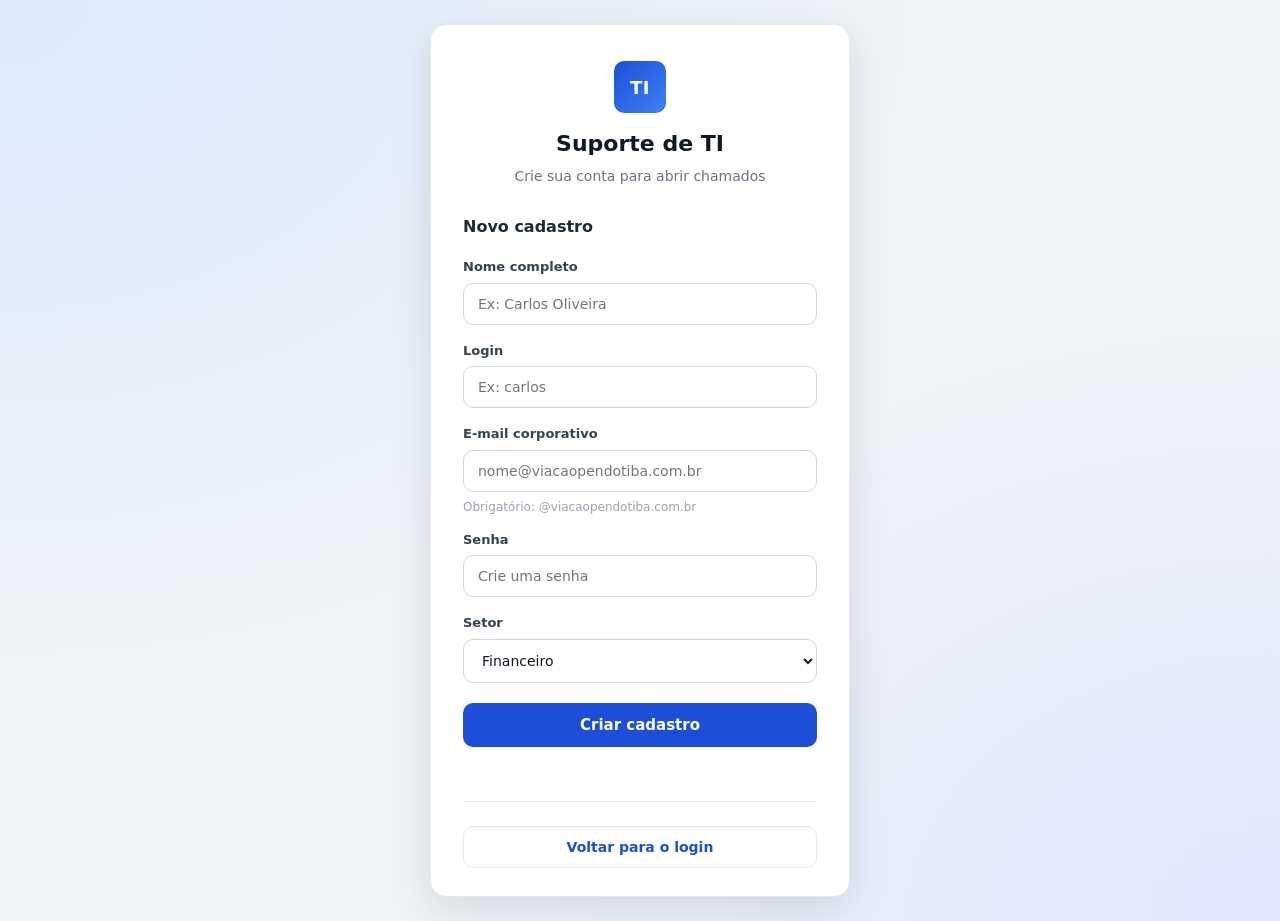
==== frontend/cadastro.html @ 9a2ad1ef "Projeto" ====
<!DOCTYPE html>
<html lang="pt-BR">

<head>
    <meta charset="UTF-8">
    <meta name="viewport" content="width=device-width, initial-scale=1.0">
    <title>Cadastro | Suporte TI</title>
    <link rel="stylesheet" href="style.css">
</head>

<body class="auth-page">

    <div class="auth-card">

        <div class="auth-brand">
            <div class="logo-icon">TI</div>
            <h1>Suporte de TI</h1>
            <p>Crie sua conta para abrir chamados</p>
        </div>

        <h2>Novo cadastro</h2>

        <label for="nome">Nome completo</label>
        <input type="text" id="nome" placeholder="Ex: Carlos Oliveira" autocomplete="name">

        <label for="login">Login</label>
        <input type="text" id="login" placeholder="Ex: carlos" autocomplete="username">

        <label for="email">E-mail corporativo</label>
        <input type="email" id="email" placeholder="nome@viacaopendotiba.com.br" autocomplete="email">
        <span class="hint">Obrigatório: @viacaopendotiba.com.br</span>

        <label for="senha">Senha</label>
        <input type="password" id="senha" placeholder="Crie uma senha" autocomplete="new-password">

        <label for="setor">Setor</label>
        <select id="setor">
            <option value="1">Financeiro</option>
            <option value="3">Recursos Humanos</option>
            <option value="4">Operacional</option>
            <option value="5">Compras</option>
            <option value="6">Administração</option>
        </select>

        <button type="button" class="btn-main" onclick="cadastrar()">Criar cadastro</button>

        <p id="mensagem"></p>

        <hr class="auth-divider">

        <button type="button" class="btn-ghost" onclick="window.location.href='login.html'">
            Voltar para o login
        </button>

    </div>

    <script src="cadastro.js"></script>

</body>
</html>
---- frontend/style.css ----
/* =========================================================
   SUPORTE TI — Design system
   Viação Pendotiba
========================================================= */

:root {
    --blue-600: #1d4ed8;
    --blue-700: #1e40af;
    --blue-50: #eff6ff;
    --blue-100: #dbeafe;
    --gray-50: #f9fafb;
    --gray-100: #f3f4f6;
    --gray-200: #e5e7eb;
    --gray-300: #d1d5db;
    --gray-400: #9ca3af;
    --gray-500: #6b7280;
    --gray-700: #374151;
    --gray-800: #1f2937;
    --gray-900: #111827;
    --red-600: #dc2626;
    --green-600: #16a34a;
    --radius: 12px;
    --shadow: 0 4px 20px rgba(15, 23, 42, 0.06);
    --shadow-lg: 0 12px 40px rgba(15, 23, 42, 0.12);
    --font: "Segoe UI", system-ui, -apple-system, Arial, sans-serif;
}

* {
    margin: 0;
    padding: 0;
    box-sizing: border-box;
}

body {
    font-family: var(--font);
    background: #f0f4f8;
    color: var(--gray-900);
    min-height: 100vh;
    line-height: 1.5;
}

/* =========================
   AUTH (login / cadastro)
========================= */

body.auth-page {
    display: flex;
    align-items: center;
    justify-content: center;
    padding: 24px;
    background:
        radial-gradient(ellipse at top left, #dbeafe 0%, transparent 50%),
        radial-gradient(ellipse at bottom right, #e0e7ff 0%, transparent 45%),
        #f0f4f8;
}

.auth-card {
    width: 100%;
    max-width: 420px;
    background: #fff;
    border: 1px solid var(--gray-200);
    border-radius: 16px;
    box-shadow: var(--shadow-lg);
    padding: 36px 32px 28px;
}

.auth-brand {
    text-align: center;
    margin-bottom: 28px;
}

.auth-brand .logo-icon {
    margin: 0 auto 14px;
    width: 52px;
    height: 52px;
    font-size: 18px;
}

.auth-brand h1 {
    font-size: 22px;
    color: var(--gray-900);
    font-weight: 700;
}

.auth-brand p {
    margin-top: 6px;
    font-size: 14px;
    color: var(--gray-500);
}

.auth-card h2 {
    font-size: 16px;
    font-weight: 600;
    color: var(--gray-800);
    margin-bottom: 18px;
}

.auth-card label {
    display: block;
    font-size: 13px;
    font-weight: 600;
    color: var(--gray-700);
    margin-bottom: 6px;
}

.auth-card input,
.auth-card select {
    width: 100%;
    padding: 12px 14px;
    margin-bottom: 16px;
    border: 1px solid var(--gray-300);
    border-radius: 10px;
    font-size: 14px;
    font-family: inherit;
    color: var(--gray-900);
    background: #fff;
    outline: none;
    transition: border-color 0.15s, box-shadow 0.15s;
}

.auth-card input:focus,
.auth-card select:focus {
    border-color: var(--blue-600);
    box-shadow: 0 0 0 3px rgba(29, 78, 216, 0.12);
}

.auth-card .hint {
    display: block;
    margin: -10px 0 14px;
    font-size: 12px;
    color: var(--gray-400);
}

.auth-card .btn-primary,
.auth-card button[type="submit"],
.auth-card button.btn-main {
    width: 100%;
    padding: 13px;
    margin-top: 4px;
    background: var(--blue-600);
    color: #fff;
    border: none;
    border-radius: 10px;
    font-size: 15px;
    font-weight: 600;
    cursor: pointer;
    transition: background 0.15s, transform 0.1s;
}

.auth-card .btn-primary:hover,
.auth-card button[type="submit"]:hover,
.auth-card button.btn-main:hover {
    background: var(--blue-700);
}

.auth-card .btn-ghost {
    width: 100%;
    padding: 12px;
    margin-top: 8px;
    background: transparent;
    color: var(--blue-600);
    border: 1px solid var(--gray-200);
    border-radius: 10px;
    font-size: 14px;
    font-weight: 600;
    cursor: pointer;
    transition: background 0.15s;
}

.auth-card .btn-ghost:hover {
    background: var(--blue-50);
}

.auth-divider {
    border: none;
    border-top: 1px solid var(--gray-200);
    margin: 22px 0 16px;
}

.auth-footer-text {
    text-align: center;
    font-size: 13px;
    color: var(--gray-500);
    margin-bottom: 8px;
}

#mensagem {
    min-height: 20px;
    margin-top: 12px;
    font-size: 13px;
    color: var(--red-600);
    text-align: center;
}

/* Compat: .container antigo vira auth-card */
.container {
    width: 100%;
    max-width: 420px;
    background: #fff;
    border: 1px solid var(--gray-200);
    border-radius: 16px;
    box-shadow: var(--shadow-lg);
    padding: 36px 32px 28px;
}

.container h1 {
    text-align: center;
    font-size: 22px;
    margin-bottom: 6px;
}

.container > p {
    text-align: center;
    color: var(--gray-500);
    font-size: 14px;
    margin-bottom: 20px;
}

.container h2 {
    font-size: 16px;
    margin-bottom: 16px;
}

.container label {
    display: block;
    font-size: 13px;
    font-weight: 600;
    margin-bottom: 6px;
    color: var(--gray-700);
}

.container input,
.container select {
    width: 100%;
    padding: 12px 14px;
    margin-bottom: 14px;
    border: 1px solid var(--gray-300);
    border-radius: 10px;
    font-size: 14px;
    font-family: inherit;
    outline: none;
}

.container input:focus,
.container select:focus {
    border-color: var(--blue-600);
    box-shadow: 0 0 0 3px rgba(29, 78, 216, 0.12);
}

.container button {
    width: 100%;
    padding: 12px;
    margin-top: 4px;
    border: none;
    border-radius: 10px;
    font-size: 14px;
    font-weight: 600;
    cursor: pointer;
    background: var(--blue-600);
    color: #fff;
}

.container button:hover {
    background: var(--blue-700);
}

.container hr {
    border: none;
    border-top: 1px solid var(--gray-200);
    margin: 20px 0 14px;
}

/* =========================
   TOPBAR (páginas internas)
========================= */

.topbar {
    height: 68px;
    background: #fff;
    border-bottom: 1px solid var(--gray-200);
    display: flex;
    align-items: center;
    justify-content: space-between;
    padding: 0 28px;
    position: sticky;
    top: 0;
    z-index: 50;
    box-shadow: 0 1px 0 rgba(15, 23, 42, 0.04);
}

.logo {
    display: flex;
    align-items: center;
    gap: 12px;
}

.logo-icon {
    width: 42px;
    height: 42px;
    background: linear-gradient(135deg, var(--blue-600), #3b82f6);
    color: #fff;
    border-radius: 10px;
    display: flex;
    align-items: center;
    justify-content: center;
    font-weight: 700;
    font-size: 14px;
    letter-spacing: 0.5px;
}

.logo h1 {
    font-size: 17px;
    color: var(--gray-900);
    font-weight: 700;
}

.logo span {
    font-size: 12px;
    color: var(--gray-500);
}

.usuario {
    display: flex;
    align-items: center;
    gap: 10px;
}

.usuario strong {
    display: block;
    font-size: 13px;
    color: var(--gray-800);
}

.usuario span {
    display: block;
    font-size: 11px;
    color: var(--gray-500);
}

.avatar {
    width: 38px;
    height: 38px;
    border-radius: 50%;
    background: var(--blue-100);
    color: var(--blue-600);
    display: flex;
    align-items: center;
    justify-content: center;
    font-weight: 700;
    font-size: 14px;
}

.btn-sair {
    margin-left: 8px;
    padding: 8px 14px;
    border: 1px solid var(--gray-200);
    background: #fff;
    color: var(--gray-700);
    border-radius: 8px;
    font-size: 13px;
    font-weight: 600;
    cursor: pointer;
    transition: background 0.15s, border-color 0.15s;
}

.btn-sair:hover {
    background: var(--gray-50);
    border-color: var(--gray-300);
}

/* =========================
   MAIN / PÁGINA
========================= */

.main {
    max-width: 920px;
    margin: 0 auto;
    padding: 36px 24px 40px;
}

.page-title {
    margin-bottom: 24px;
}

.breadcrumb {
    font-size: 12px;
    color: var(--gray-400);
    text-transform: uppercase;
    letter-spacing: 0.04em;
}

.page-title h2 {
    margin-top: 6px;
    font-size: 26px;
    font-weight: 700;
    color: var(--gray-900);
}

.page-title p {
    margin-top: 6px;
    color: var(--gray-500);
    font-size: 14px;
}

/* =========================
   CARD
========================= */

.card {
    background: #fff;
    border: 1px solid var(--gray-200);
    border-radius: var(--radius);
    box-shadow: var(--shadow);
    overflow: hidden;
}

.card-header {
    padding: 22px 28px;
    border-bottom: 1px solid var(--gray-200);
    display: flex;
    align-items: center;
    justify-content: space-between;
    gap: 16px;
    background: linear-gradient(180deg, #fafbfc 0%, #fff 100%);
}

.card-header h3 {
    font-size: 16px;
    color: var(--gray-900);
}

.card-header p {
    margin-top: 4px;
    font-size: 13px;
    color: var(--gray-500);
}

.status-badge {
    background: var(--blue-50);
    color: var(--blue-600);
    padding: 6px 12px;
    border-radius: 999px;
    font-size: 11px;
    font-weight: 700;
    letter-spacing: 0.03em;
    white-space: nowrap;
}

/* =========================
   FORMULÁRIO
========================= */

.form {
    padding: 28px;
}

.form-group {
    margin-bottom: 20px;
}

.form-group label {
    display: block;
    margin-bottom: 7px;
    font-size: 13px;
    font-weight: 600;
    color: var(--gray-700);
}

.form-group label span {
    color: var(--red-600);
}

.form-group input,
.form-group textarea,
.form-group select {
    width: 100%;
    padding: 12px 14px;
    border: 1px solid var(--gray-300);
    border-radius: 10px;
    font-size: 14px;
    font-family: inherit;
    color: var(--gray-900);
    background: #fff;
    outline: none;
    transition: border-color 0.15s, box-shadow 0.15s;
}

.form-group input:focus,
.form-group textarea:focus,
.form-group select:focus {
    border-color: var(--blue-600);
    box-shadow: 0 0 0 3px rgba(29, 78, 216, 0.12);
}

.form-group textarea {
    resize: vertical;
    min-height: 110px;
}

.form-group small {
    display: block;
    margin-top: 6px;
    font-size: 12px;
    color: var(--gray-400);
}

.form-row {
    display: grid;
    grid-template-columns: 1fr 1fr;
    gap: 18px;
}

.info-box {
    display: flex;
    gap: 12px;
    padding: 14px 16px;
    margin-top: 4px;
    background: var(--blue-50);
    border: 1px solid var(--blue-100);
    border-radius: 10px;
}

.info-icon {
    width: 24px;
    height: 24px;
    flex-shrink: 0;
    border-radius: 50%;
    background: var(--blue-100);
    color: var(--blue-600);
    display: flex;
    align-items: center;
    justify-content: center;
    font-weight: 700;
    font-size: 12px;
}

.info-box strong {
    font-size: 13px;
    color: var(--gray-800);
}

.info-box p {
    margin-top: 3px;
    font-size: 12px;
    line-height: 1.5;
    color: var(--gray-500);
}

.form-actions {
    display: flex;
    justify-content: flex-end;
    flex-wrap: wrap;
    gap: 10px;
    margin-top: 28px;
    padding-top: 22px;
    border-top: 1px solid var(--gray-200);
}

button {
    border: none;
    border-radius: 10px;
    padding: 11px 20px;
    font-size: 14px;
    font-weight: 600;
    font-family: inherit;
    cursor: pointer;
    transition: 0.15s;
}

.btn-secondary {
    background: #fff;
    border: 1px solid var(--gray-300);
    color: var(--gray-700);
}

.btn-secondary:hover {
    background: var(--gray-50);
}

.btn-primary {
    background: var(--blue-600);
    color: #fff;
    min-width: 150px;
}

.btn-primary:hover {
    background: var(--blue-700);
    transform: translateY(-1px);
}

.help-text {
    display: flex;
    align-items: center;
    gap: 8px;
    margin-top: 18px;
    font-size: 13px;
    color: var(--gray-500);
}

footer {
    text-align: center;
    padding: 24px;
    color: var(--gray-400);
    font-size: 12px;
}

footer span {
    margin: 0 6px;
}

/* =========================
   RESPONSIVO
========================= */

@media (max-width: 700px) {
    .topbar {
        padding: 0 16px;
        height: 60px;
    }

    .logo h1 {
        font-size: 15px;
    }

    .logo span {
        display: none;
    }

    .usuario strong,
    .usuario span {
        display: none;
    }

    .main {
        padding: 24px 14px 32px;
    }

    .page-title h2 {
        font-size: 22px;
    }

    .form {
        padding: 20px 16px;
    }

    .card-header {
        flex-direction: column;
        align-items: flex-start;
        padding: 18px 16px;
    }

    .form-row {
        grid-template-columns: 1fr;
        gap: 0;
    }

    .form-actions {
        flex-direction: column-reverse;
    }

    .form-actions .btn-primary,
    .form-actions .btn-secondary {
        width: 100%;
    }

    .auth-card,
    .container {
        padding: 28px 20px 24px;
    }
}
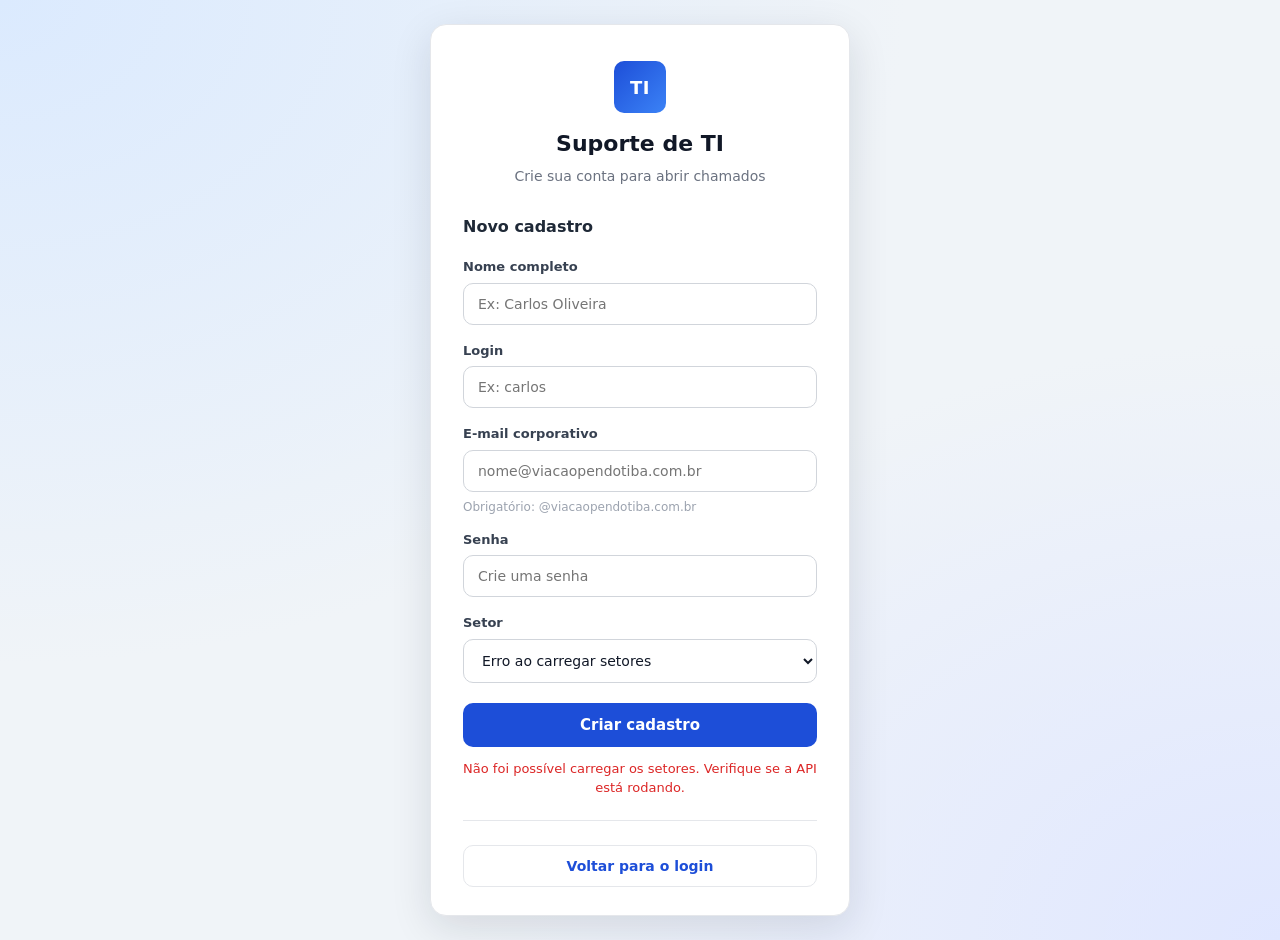
==== commit f80e2e44: "novabranch" ====
--- a/frontend/cadastro.html
+++ b/frontend/cadastro.html
@@ -35,11 +35,7 @@
 
         <label for="setor">Setor</label>
         <select id="setor">
-            <option value="1">Financeiro</option>
-            <option value="3">Recursos Humanos</option>
-            <option value="4">Operacional</option>
-            <option value="5">Compras</option>
-            <option value="6">Administração</option>
+            <option value="">Carregando setores...</option>
         </select>
 
         <button type="button" class="btn-main" onclick="cadastrar()">Criar cadastro</button>
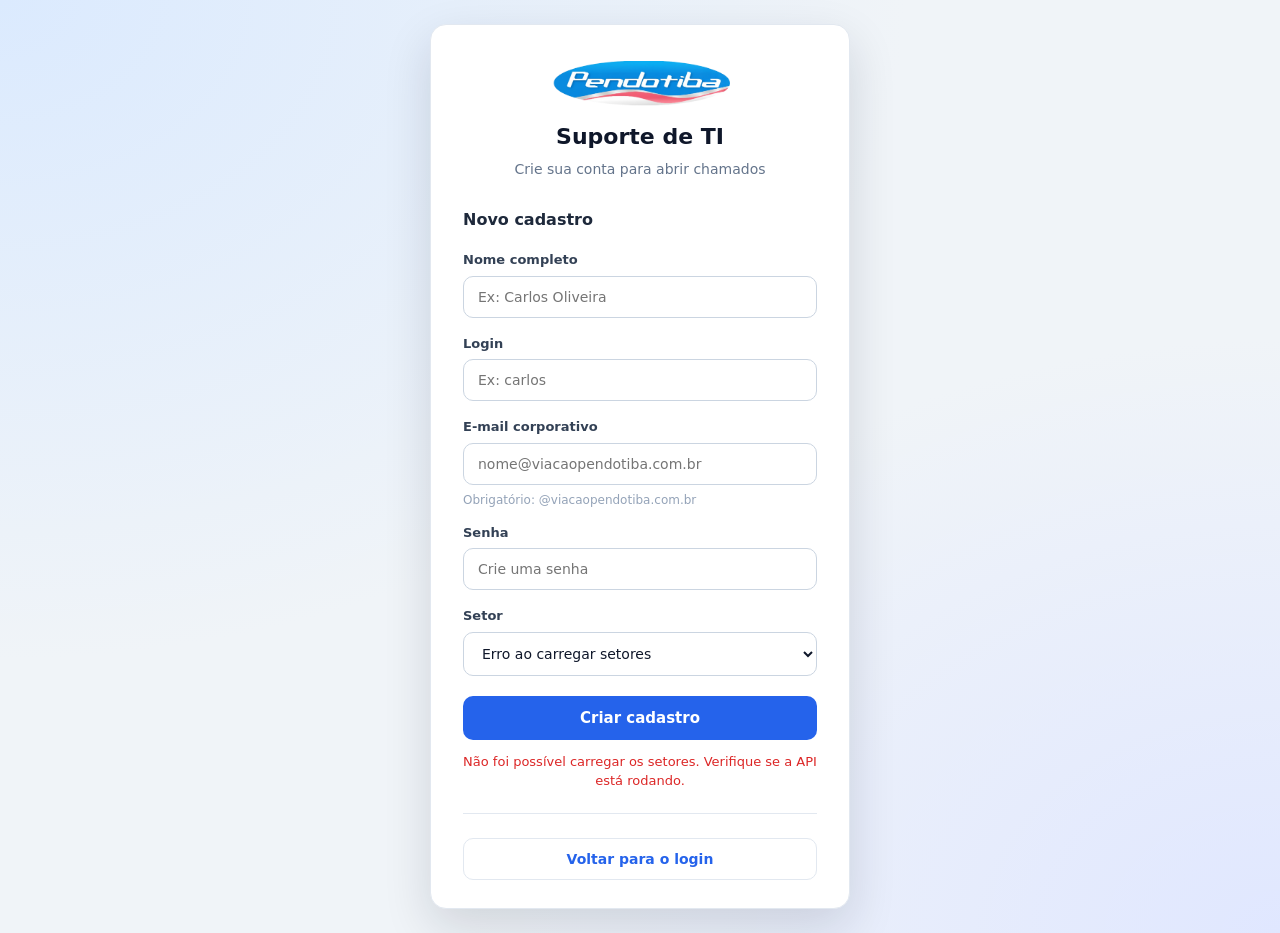
==== commit 62030db5: "Desenvolvimento final" ====
--- a/frontend/cadastro.html
+++ b/frontend/cadastro.html
@@ -13,7 +13,7 @@
     <div class="auth-card">
 
         <div class="auth-brand">
-            <div class="logo-icon">TI</div>
+            <img src="LOGOTIPO.png" alt="Logo Viação Pendotiba" class="brand-logo">
             <h1>Suporte de TI</h1>
             <p>Crie sua conta para abrir chamados</p>
         </div>
--- a/frontend/style.css
+++ b/frontend/style.css
@@ -4,24 +4,24 @@
 ========================================================= */
 
 :root {
-    --blue-600: #1d4ed8;
-    --blue-700: #1e40af;
+    --blue-600: #2563eb;
+    --blue-700: #1d4ed8;
     --blue-50: #eff6ff;
     --blue-100: #dbeafe;
-    --gray-50: #f9fafb;
-    --gray-100: #f3f4f6;
-    --gray-200: #e5e7eb;
-    --gray-300: #d1d5db;
-    --gray-400: #9ca3af;
-    --gray-500: #6b7280;
-    --gray-700: #374151;
-    --gray-800: #1f2937;
-    --gray-900: #111827;
+    --gray-50: #f8fafc;
+    --gray-100: #f1f5f9;
+    --gray-200: #e2e8f0;
+    --gray-300: #cbd5e1;
+    --gray-400: #94a3b8;
+    --gray-500: #64748b;
+    --gray-700: #334155;
+    --gray-800: #1e293b;
+    --gray-900: #0f172a;
     --red-600: #dc2626;
     --green-600: #16a34a;
-    --radius: 12px;
-    --shadow: 0 4px 20px rgba(15, 23, 42, 0.06);
-    --shadow-lg: 0 12px 40px rgba(15, 23, 42, 0.12);
+    --radius: 16px;
+    --shadow: 0 12px 28px rgba(15, 23, 42, 0.08);
+    --shadow-lg: 0 18px 48px rgba(15, 23, 42, 0.14);
     --font: "Segoe UI", system-ui, -apple-system, Arial, sans-serif;
 }
 
@@ -33,7 +33,9 @@
 
 body {
     font-family: var(--font);
-    background: #f0f4f8;
+    background:
+        radial-gradient(circle at top left, rgba(191, 219, 254, 0.65), transparent 25%),
+        linear-gradient(180deg, #edf6ff 0%, #f8fafc 100%);
     color: var(--gray-900);
     min-height: 100vh;
     line-height: 1.5;
@@ -67,6 +69,18 @@
 .auth-brand {
     text-align: center;
     margin-bottom: 28px;
+}
+
+.brand-logo {
+    display: block;
+    width: min(180px, 52vw);
+    height: auto;
+    object-fit: contain;
+    margin: 0 auto 14px;
+    border-radius: 0;
+    background: transparent;
+    box-shadow: none;
+    padding: 0;
 }
 
 .auth-brand .logo-icon {
@@ -275,9 +289,9 @@
 ========================= */
 
 .topbar {
-    height: 68px;
-    background: #fff;
-    border-bottom: 1px solid var(--gray-200);
+    height: 78px;
+    background: linear-gradient(135deg, #0f172a 0%, #1e3a8a 48%, #1d4ed8 100%);
+    border-bottom: 1px solid rgba(255,255,255,0.12);
     display: flex;
     align-items: center;
     justify-content: space-between;
@@ -285,38 +299,50 @@
     position: sticky;
     top: 0;
     z-index: 50;
-    box-shadow: 0 1px 0 rgba(15, 23, 42, 0.04);
+    box-shadow: 0 12px 28px rgba(15, 23, 42, 0.18);
 }
 
 .logo {
     display: flex;
     align-items: center;
     gap: 12px;
+}
+
+.logo .brand-logo {
+    width: 180px;
+    height: auto;
+    margin: 0;
+    padding: 0;
+    border-radius: 0;
+    background: transparent;
+    box-shadow: none;
 }
 
 .logo-icon {
     width: 42px;
     height: 42px;
-    background: linear-gradient(135deg, var(--blue-600), #3b82f6);
+    background: linear-gradient(135deg, #ffffff, #dbeafe);
+    color: var(--blue-700);
+    border-radius: 12px;
+    display: flex;
+    align-items: center;
+    justify-content: center;
+    font-weight: 800;
+    font-size: 14px;
+    letter-spacing: 0.5px;
+    box-shadow: inset 0 0 0 1px rgba(37, 99, 235, 0.08);
+}
+
+.logo h1 {
+    font-size: 1.1rem;
     color: #fff;
-    border-radius: 10px;
-    display: flex;
-    align-items: center;
-    justify-content: center;
-    font-weight: 700;
-    font-size: 14px;
-    letter-spacing: 0.5px;
-}
-
-.logo h1 {
-    font-size: 17px;
-    color: var(--gray-900);
-    font-weight: 700;
+    font-weight: 800;
+    letter-spacing: -0.03em;
 }
 
 .logo span {
     font-size: 12px;
-    color: var(--gray-500);
+    color: rgba(191, 219, 254, 0.9);
 }
 
 .usuario {
@@ -328,44 +354,45 @@
 .usuario strong {
     display: block;
     font-size: 13px;
-    color: var(--gray-800);
+    color: #f8fafc;
 }
 
 .usuario span {
     display: block;
     font-size: 11px;
-    color: var(--gray-500);
+    color: rgba(191, 219, 254, 0.9);
 }
 
 .avatar {
     width: 38px;
     height: 38px;
     border-radius: 50%;
-    background: var(--blue-100);
-    color: var(--blue-600);
+    background: rgba(191, 219, 254, 0.2);
+    color: #fff;
     display: flex;
     align-items: center;
     justify-content: center;
     font-weight: 700;
     font-size: 14px;
+    border: 1px solid rgba(255,255,255,0.15);
 }
 
 .btn-sair {
     margin-left: 8px;
-    padding: 8px 14px;
-    border: 1px solid var(--gray-200);
-    background: #fff;
-    color: var(--gray-700);
-    border-radius: 8px;
-    font-size: 13px;
-    font-weight: 600;
+    padding: 9px 14px;
+    border: 1px solid rgba(255,255,255,0.16);
+    background: rgba(15, 23, 42, 0.18);
+    color: #e2e8f0;
+    border-radius: 10px;
+    font-size: 13px;
+    font-weight: 700;
     cursor: pointer;
-    transition: background 0.15s, border-color 0.15s;
+    transition: transform 0.15s, background 0.15s;
 }
 
 .btn-sair:hover {
-    background: var(--gray-50);
-    border-color: var(--gray-300);
+    background: rgba(15, 23, 42, 0.28);
+    transform: translateY(-1px);
 }
 
 /* =========================
@@ -373,13 +400,14 @@
 ========================= */
 
 .main {
-    max-width: 920px;
+    max-width: 980px;
     margin: 0 auto;
     padding: 36px 24px 40px;
 }
 
 .page-title {
     margin-bottom: 24px;
+    padding: 18px 6px 0;
 }
 
 .breadcrumb {
@@ -390,14 +418,15 @@
 }
 
 .page-title h2 {
-    margin-top: 6px;
-    font-size: 26px;
-    font-weight: 700;
+    margin-top: 8px;
+    font-size: clamp(1.8rem, 2vw, 2.4rem);
+    font-weight: 800;
     color: var(--gray-900);
+    letter-spacing: -0.03em;
 }
 
 .page-title p {
-    margin-top: 6px;
+    margin-top: 8px;
     color: var(--gray-500);
     font-size: 14px;
 }
@@ -407,11 +436,12 @@
 ========================= */
 
 .card {
-    background: #fff;
-    border: 1px solid var(--gray-200);
+    background: rgba(255,255,255,0.9);
+    border: 1px solid rgba(148, 163, 184, 0.28);
     border-radius: var(--radius);
     box-shadow: var(--shadow);
     overflow: hidden;
+    backdrop-filter: blur(2px);
 }
 
 .card-header {
@@ -421,12 +451,13 @@
     align-items: center;
     justify-content: space-between;
     gap: 16px;
-    background: linear-gradient(180deg, #fafbfc 0%, #fff 100%);
+    background: linear-gradient(180deg, rgba(248,250,252,0.9), rgba(255,255,255,0.98));
 }
 
 .card-header h3 {
     font-size: 16px;
     color: var(--gray-900);
+    font-weight: 700;
 }
 
 .card-header p {
@@ -436,14 +467,15 @@
 }
 
 .status-badge {
-    background: var(--blue-50);
-    color: var(--blue-600);
+    background: linear-gradient(135deg, #eff6ff 0%, #dbeafe 100%);
+    color: var(--blue-700);
     padding: 6px 12px;
     border-radius: 999px;
     font-size: 11px;
-    font-weight: 700;
-    letter-spacing: 0.03em;
+    font-weight: 800;
+    letter-spacing: 0.04em;
     white-space: nowrap;
+    box-shadow: inset 0 0 0 1px rgba(37, 99, 235, 0.06);
 }
 
 /* =========================
@@ -578,13 +610,14 @@
 }
 
 .btn-primary {
-    background: var(--blue-600);
+    background: linear-gradient(135deg, var(--blue-600) 0%, var(--blue-700) 100%);
     color: #fff;
     min-width: 150px;
+    box-shadow: 0 12px 24px rgba(37, 99, 235, 0.2);
 }
 
 .btn-primary:hover {
-    background: var(--blue-700);
+    background: linear-gradient(135deg, var(--blue-700) 0%, #1e40af 100%);
     transform: translateY(-1px);
 }
 
